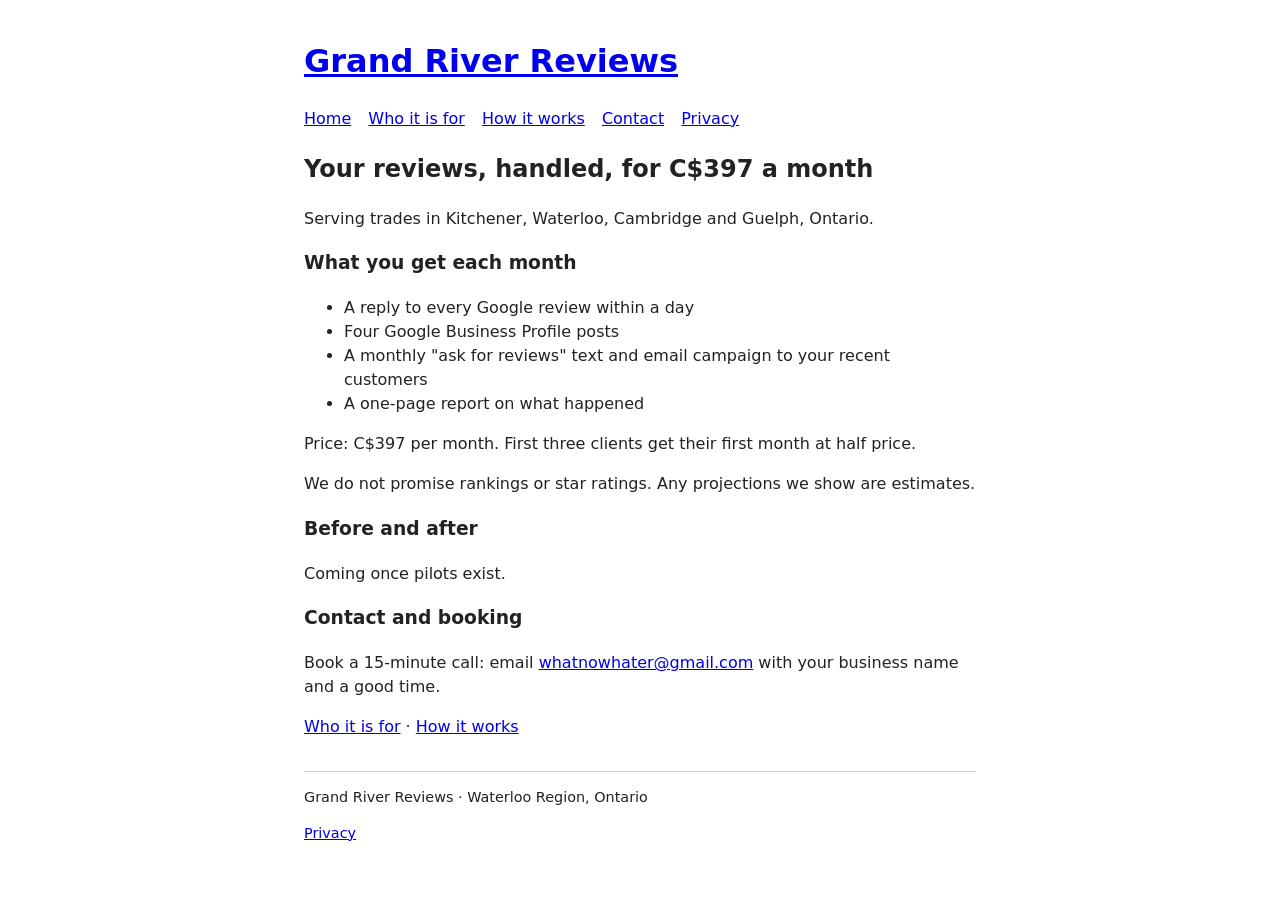
==== index.html @ 2976caf6 "Publish site (address pending)" ====
<!DOCTYPE html>
<html lang="en">
<head>
<meta charset="utf-8">
<meta name="viewport" content="width=device-width, initial-scale=1">
<title>Google review management for local trades | Grand River Reviews</title>
<link rel="stylesheet" href="style.css">
</head>
<body>
<header><h1><a href="index.html">Grand River Reviews</a></h1>
<nav><a href="index.html">Home</a> <a href="who-it-is-for.html">Who it is for</a> <a href="how-it-works.html">How it works</a> <a href="index.html#contact">Contact</a> <a href="privacy.html">Privacy</a></nav>
</header>
<main>
<h2>Your reviews, handled, for C$397 a month</h2>
<p>Serving trades in Kitchener, Waterloo, Cambridge and Guelph, Ontario.</p>
<h3>What you get each month</h3>
<ul>
<li>A reply to every Google review within a day</li>
<li>Four Google Business Profile posts</li>
<li>A monthly "ask for reviews" text and email campaign to your recent customers</li>
<li>A one-page report on what happened</li>
</ul>
<p>Price: C$397 per month. First three clients get their first month at half price.</p>
<p>We do not promise rankings or star ratings. Any projections we show are estimates.</p>
<h3 id="examples">Before and after</h3>
<p>Coming once pilots exist.</p>
<h3 id="contact">Contact and booking</h3>
<p>Book a 15-minute call: email <a href="mailto:whatnowhater@gmail.com">whatnowhater@gmail.com</a> with your business name and a good time.</p>
<p><a href="who-it-is-for.html">Who it is for</a> &middot; <a href="how-it-works.html">How it works</a></p>
</main>
<footer><p>Grand River Reviews &middot; Waterloo Region, Ontario</p><p><a href="privacy.html">Privacy</a></p></footer>
</body>
</html>
---- style.css ----
body{font-family:system-ui,sans-serif;max-width:42rem;margin:0 auto;padding:1rem;line-height:1.5;color:#222}
nav a{margin-right:.75rem}
footer{margin-top:2rem;border-top:1px solid #ccc;font-size:.9rem}
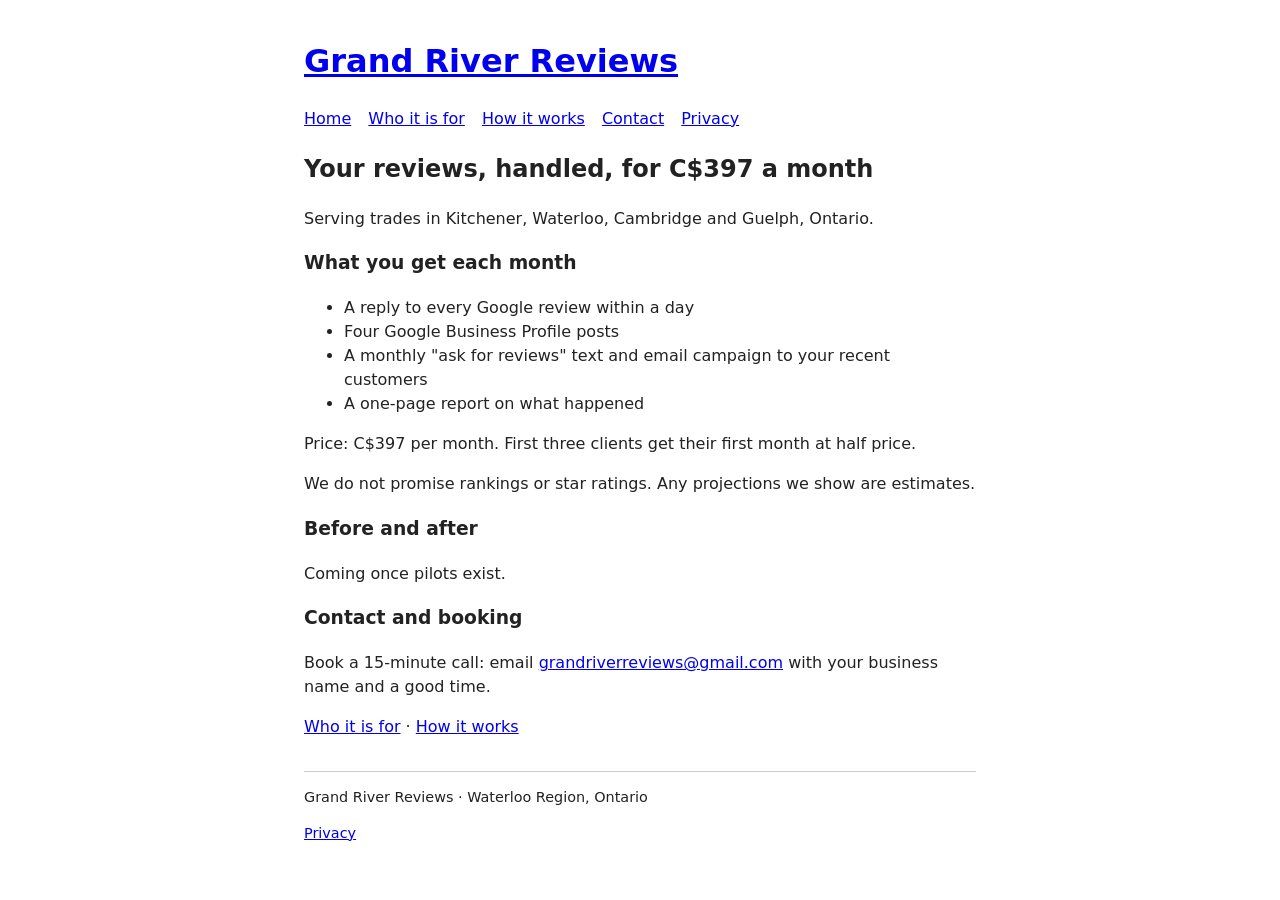
==== commit 064230e6: "Use grandriverreviews@gmail.com as site contact email Co-Authored-By: Claude Opus 5.5 <noreply@anthr" ====
--- a/index.html
+++ b/index.html
@@ -25,7 +25,7 @@
 <h3 id="examples">Before and after</h3>
 <p>Coming once pilots exist.</p>
 <h3 id="contact">Contact and booking</h3>
-<p>Book a 15-minute call: email <a href="mailto:whatnowhater@gmail.com">whatnowhater@gmail.com</a> with your business name and a good time.</p>
+<p>Book a 15-minute call: email <a href="mailto:grandriverreviews@gmail.com">grandriverreviews@gmail.com</a> with your business name and a good time.</p>
 <p><a href="who-it-is-for.html">Who it is for</a> &middot; <a href="how-it-works.html">How it works</a></p>
 </main>
 <footer><p>Grand River Reviews &middot; Waterloo Region, Ontario</p><p><a href="privacy.html">Privacy</a></p></footer>
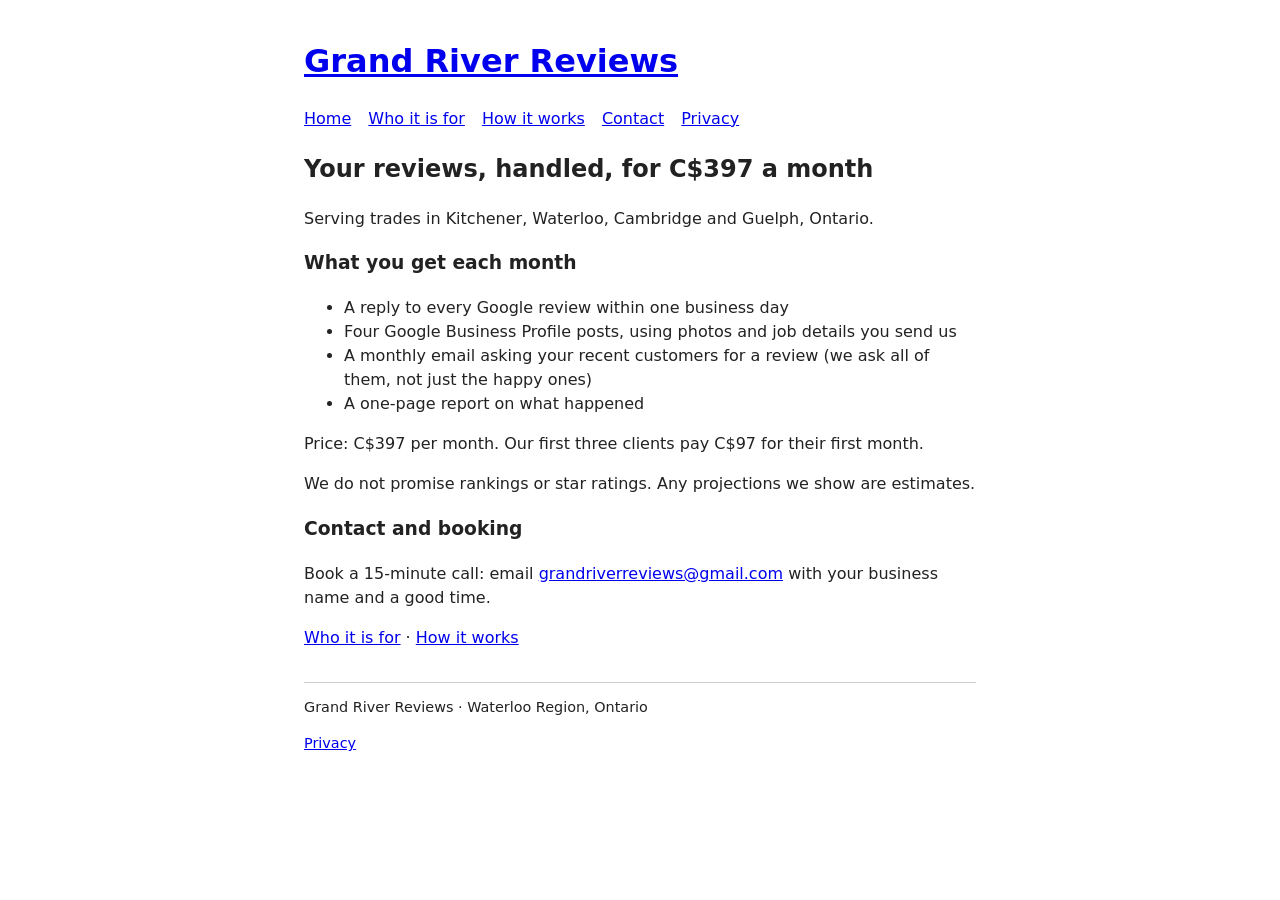
==== commit 9ae5884f: "Make site promises match what we can deliver Co-Authored-By: Claude Opus 5.5 <noreply@anthropic.com>" ====
--- a/index.html
+++ b/index.html
@@ -15,15 +15,13 @@
 <p>Serving trades in Kitchener, Waterloo, Cambridge and Guelph, Ontario.</p>
 <h3>What you get each month</h3>
 <ul>
-<li>A reply to every Google review within a day</li>
-<li>Four Google Business Profile posts</li>
-<li>A monthly "ask for reviews" text and email campaign to your recent customers</li>
+<li>A reply to every Google review within one business day</li>
+<li>Four Google Business Profile posts, using photos and job details you send us</li>
+<li>A monthly email asking your recent customers for a review (we ask all of them, not just the happy ones)</li>
 <li>A one-page report on what happened</li>
 </ul>
-<p>Price: C$397 per month. First three clients get their first month at half price.</p>
+<p>Price: C$397 per month. Our first three clients pay C$97 for their first month.</p>
 <p>We do not promise rankings or star ratings. Any projections we show are estimates.</p>
-<h3 id="examples">Before and after</h3>
-<p>Coming once pilots exist.</p>
 <h3 id="contact">Contact and booking</h3>
 <p>Book a 15-minute call: email <a href="mailto:grandriverreviews@gmail.com">grandriverreviews@gmail.com</a> with your business name and a good time.</p>
 <p><a href="who-it-is-for.html">Who it is for</a> &middot; <a href="how-it-works.html">How it works</a></p>
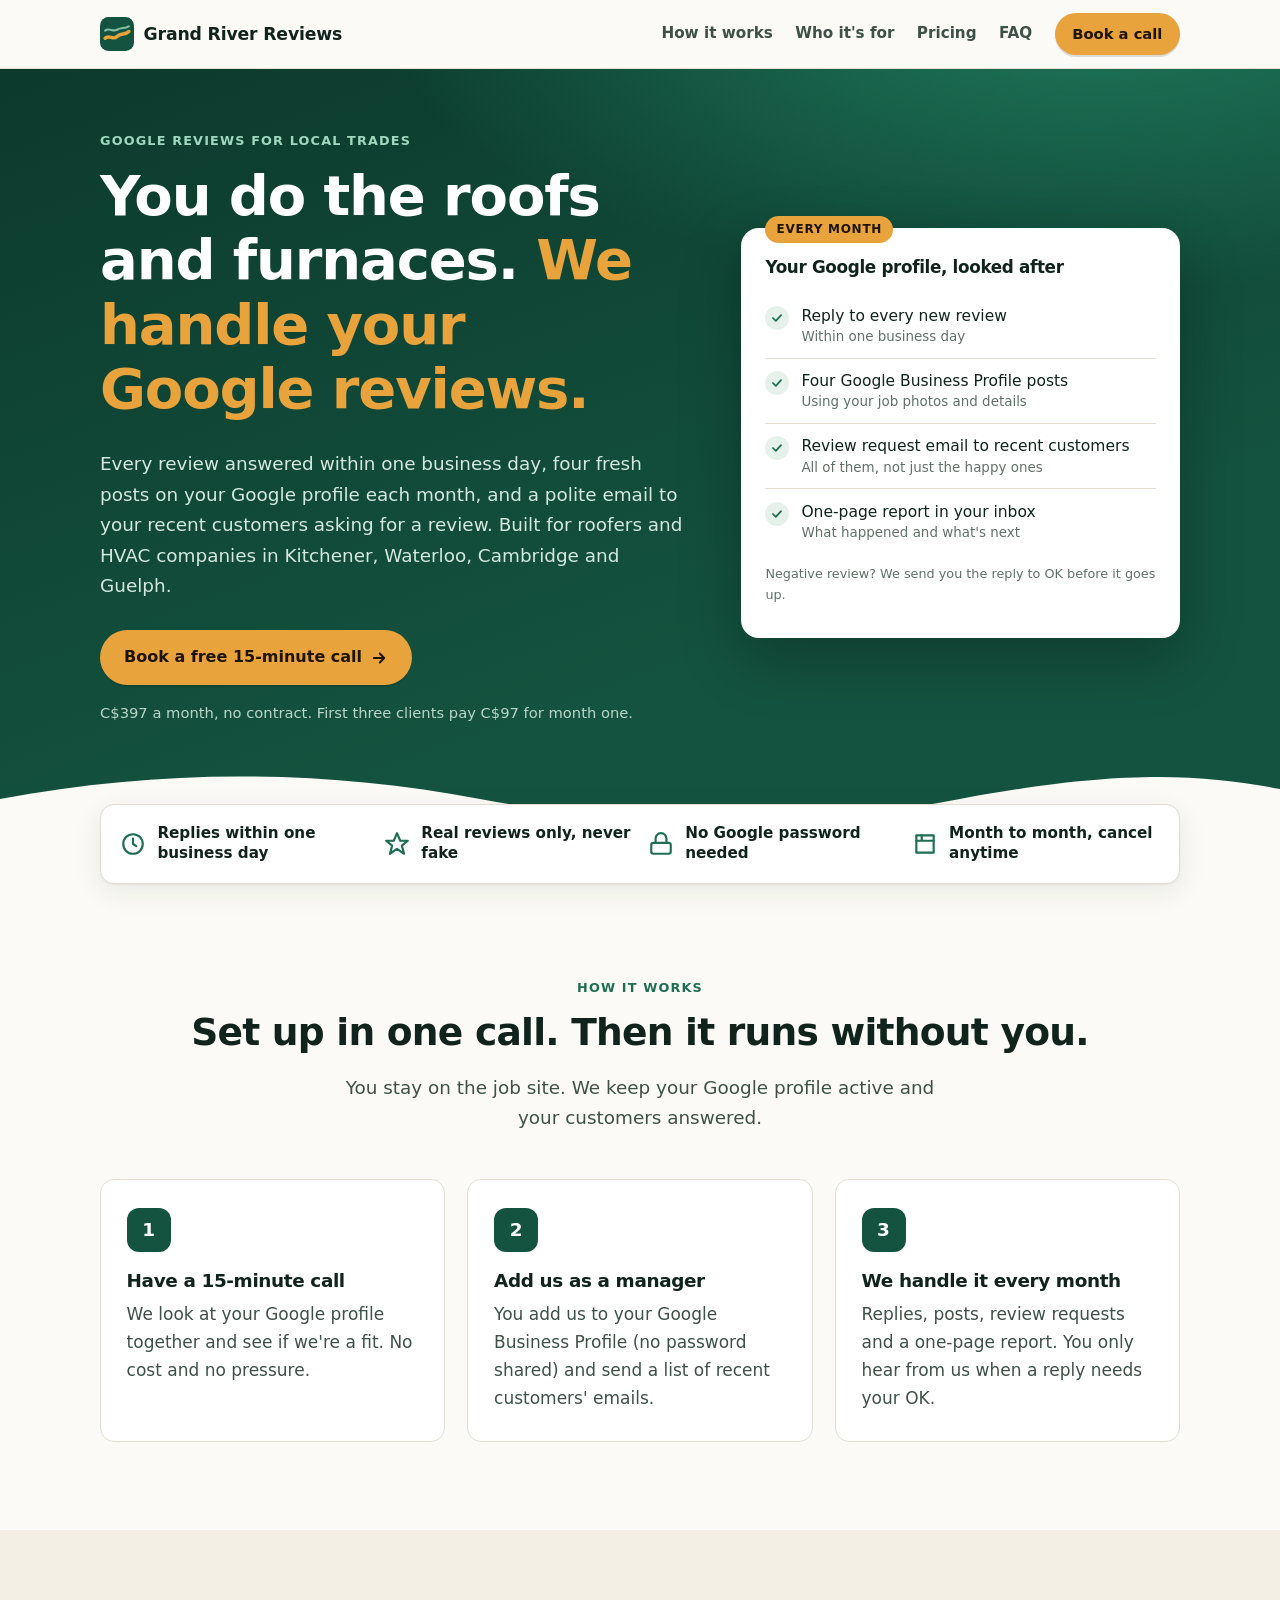
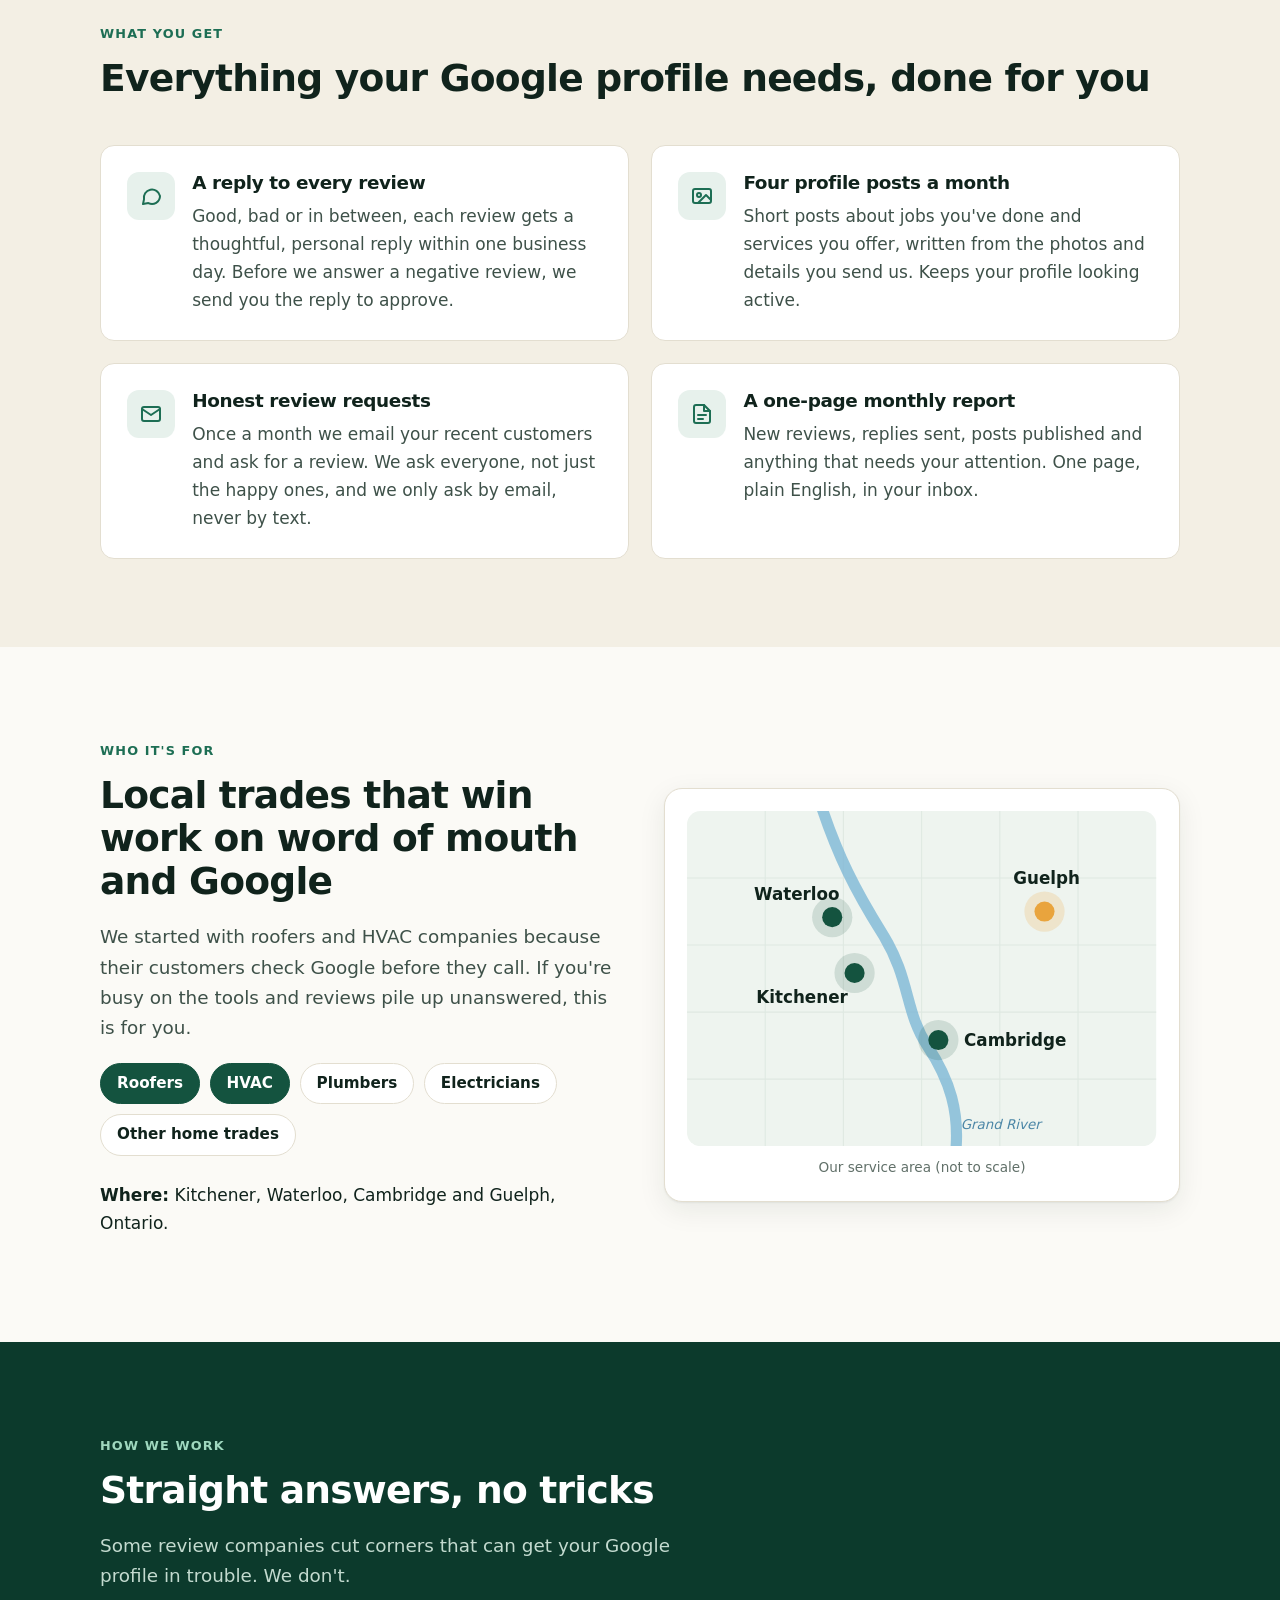
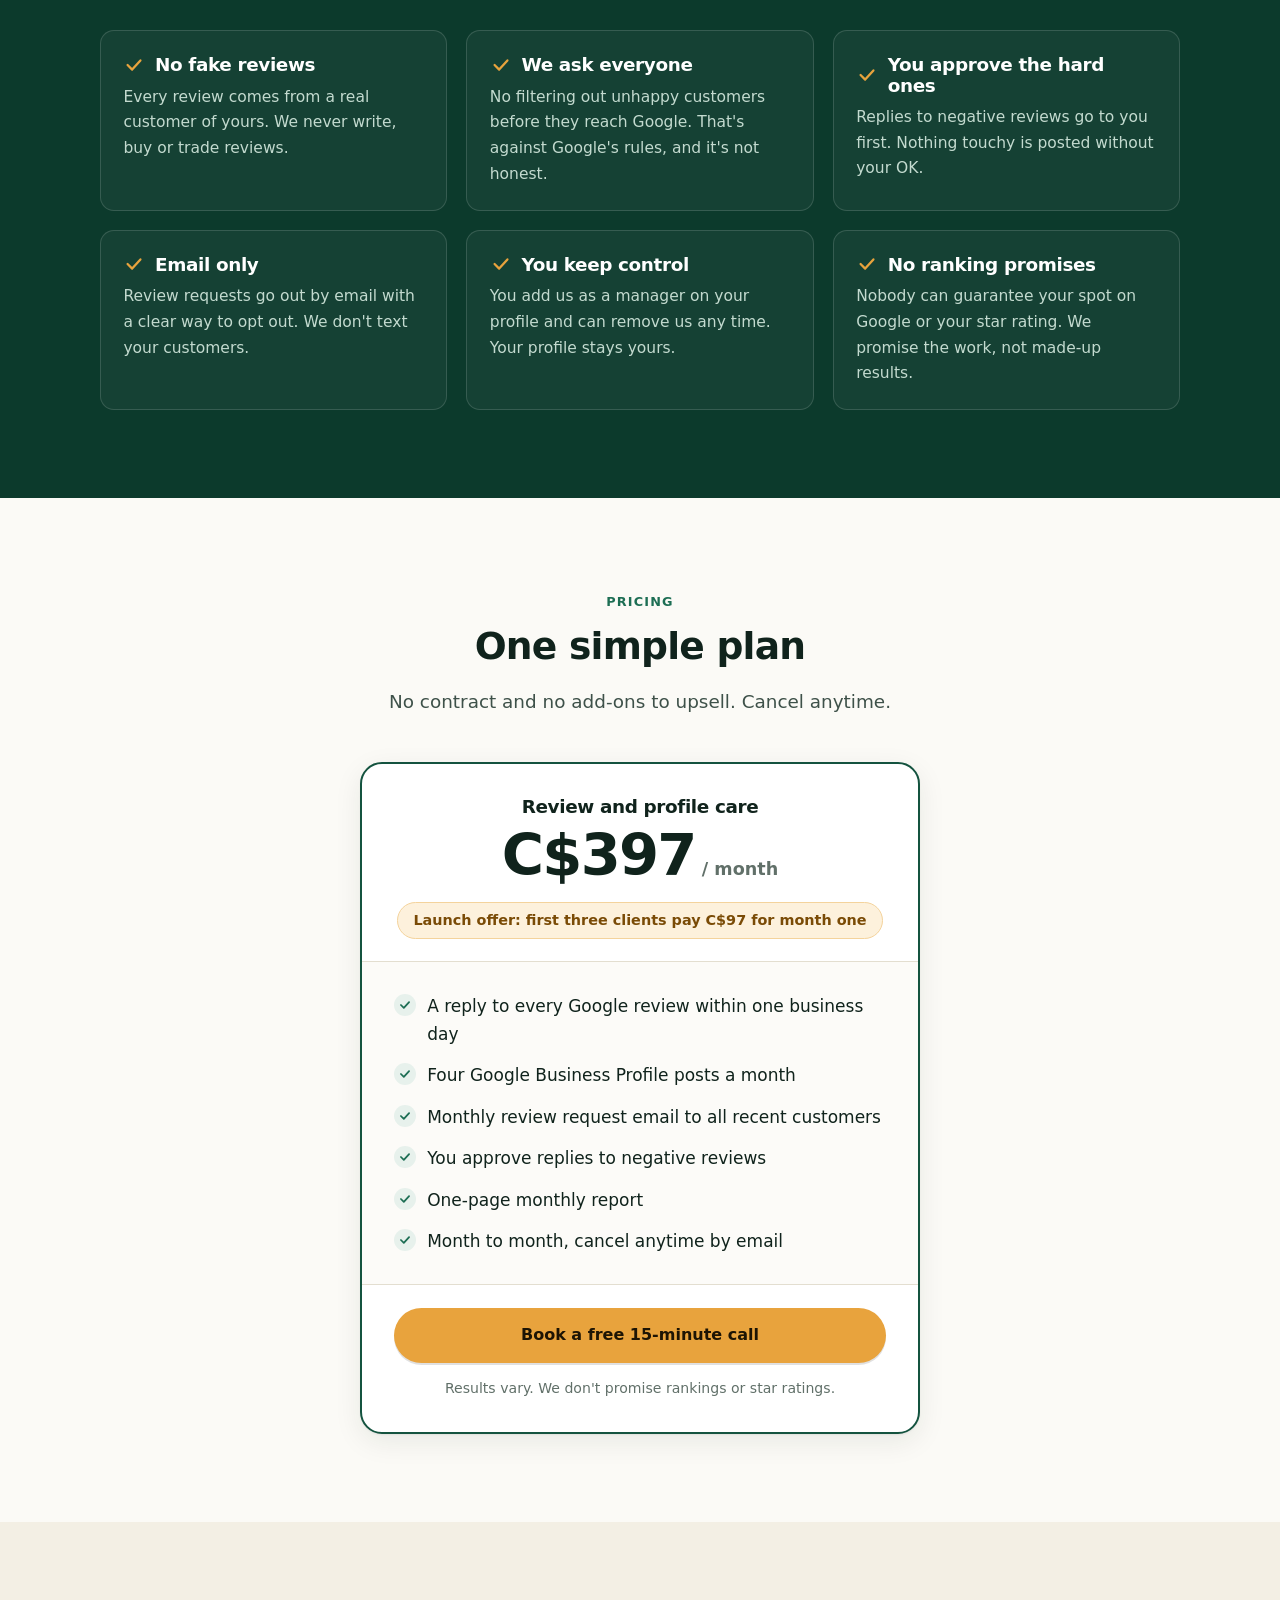
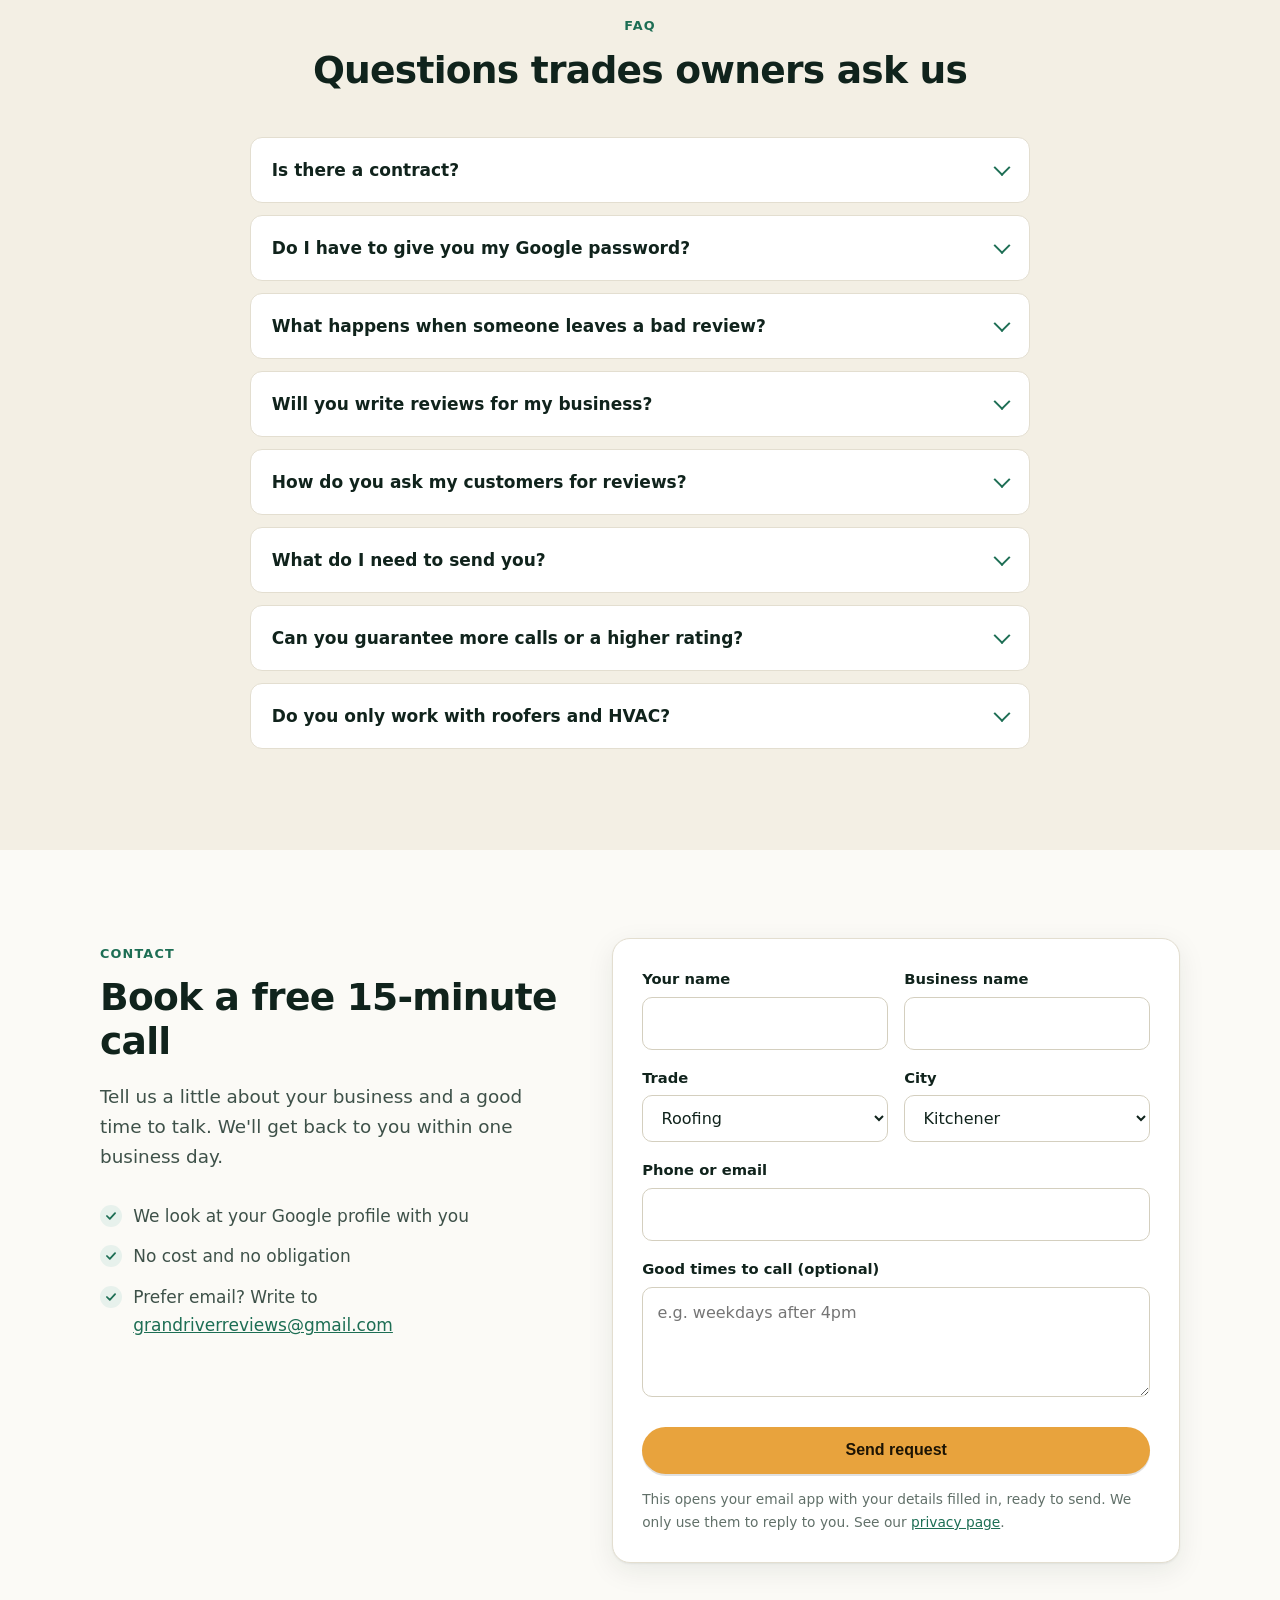
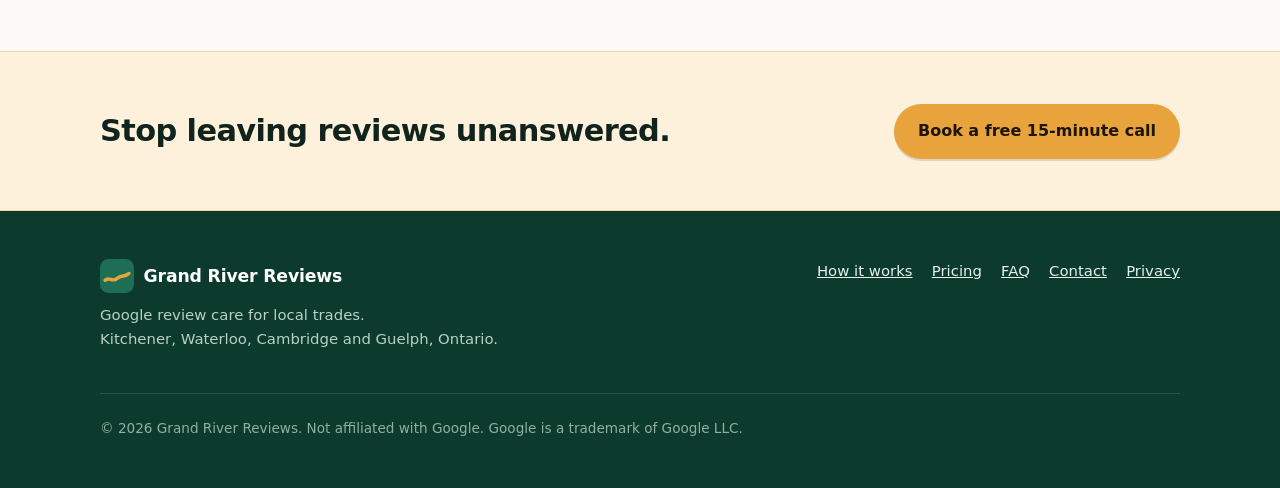
==== commit ae1da176: "Redesign site: professional one-page layout with hero, steps, pricing, FAQ and contact form Co-Autho" ====
--- a/index.html
+++ b/index.html
@@ -1,31 +1,276 @@
-<!DOCTYPE html>
-<html lang="en">
+<!doctype html>
+<html lang="en-CA">
 <head>
 <meta charset="utf-8">
 <meta name="viewport" content="width=device-width, initial-scale=1">
-<title>Google review management for local trades | Grand River Reviews</title>
+<title>Grand River Reviews | Google review management for roofers and HVAC in Waterloo Region and Guelph</title>
+<meta name="description" content="We reply to every Google review within one business day, post to your Google Business Profile four times a month, and email all your recent customers for a review. For roofers, HVAC and local trades in Kitchener, Waterloo, Cambridge and Guelph. C$397/month, no contract.">
+<link rel="canonical" href="https://grandriverreviews.ca/">
+<meta name="theme-color" content="#14533f">
+<meta property="og:type" content="website">
+<meta property="og:locale" content="en_CA">
+<meta property="og:site_name" content="Grand River Reviews">
+<meta property="og:url" content="https://grandriverreviews.ca/">
+<meta property="og:title" content="Grand River Reviews: your Google reviews, handled">
+<meta property="og:description" content="Review replies within one business day, four profile posts a month and honest review requests for local trades in Kitchener, Waterloo, Cambridge and Guelph.">
+<link rel="icon" href="data:image/svg+xml,%3Csvg xmlns='http://www.w3.org/2000/svg' viewBox='0 0 40 40'%3E%3Crect width='40' height='40' rx='10' fill='%2314533f'/%3E%3Cpath d='M6 25c5-5 9 3 14-2s9-1 14-6' fill='none' stroke='%23e8a33d' stroke-width='4' stroke-linecap='round'/%3E%3C/svg%3E">
 <link rel="stylesheet" href="style.css">
 </head>
 <body>
-<header><h1><a href="index.html">Grand River Reviews</a></h1>
-<nav><a href="index.html">Home</a> <a href="who-it-is-for.html">Who it is for</a> <a href="how-it-works.html">How it works</a> <a href="index.html#contact">Contact</a> <a href="privacy.html">Privacy</a></nav>
+<a class="skip" href="#main">Skip to content</a>
+
+<header class="site-header">
+  <div class="wrap">
+    <a class="brand" href="./" aria-label="Grand River Reviews home">
+      <svg viewBox="0 0 40 40" aria-hidden="true"><rect width="40" height="40" rx="10" fill="#14533f"/><path d="M6 25c5-5 9 3 14-2s9-1 14-6" fill="none" stroke="#e8a33d" stroke-width="4" stroke-linecap="round"/><path d="M6 16c5-4 9 2 14-1s9-1 14-4" fill="none" stroke="#9fd8bf" stroke-width="2.5" stroke-linecap="round" opacity=".8"/></svg>
+      Grand River Reviews
+    </a>
+    <nav class="nav" aria-label="Main">
+      <a href="#how">How it works</a>
+      <a href="#who">Who it's for</a>
+      <a href="#pricing">Pricing</a>
+      <a href="#faq">FAQ</a>
+      <a class="btn btn-sm" href="#contact">Book a call</a>
+    </nav>
+  </div>
 </header>
-<main>
-<h2>Your reviews, handled, for C$397 a month</h2>
-<p>Serving trades in Kitchener, Waterloo, Cambridge and Guelph, Ontario.</p>
-<h3>What you get each month</h3>
-<ul>
-<li>A reply to every Google review within one business day</li>
-<li>Four Google Business Profile posts, using photos and job details you send us</li>
-<li>A monthly email asking your recent customers for a review (we ask all of them, not just the happy ones)</li>
-<li>A one-page report on what happened</li>
-</ul>
-<p>Price: C$397 per month. Our first three clients pay C$97 for their first month.</p>
-<p>We do not promise rankings or star ratings. Any projections we show are estimates.</p>
-<h3 id="contact">Contact and booking</h3>
-<p>Book a 15-minute call: email <a href="mailto:grandriverreviews@gmail.com">grandriverreviews@gmail.com</a> with your business name and a good time.</p>
-<p><a href="who-it-is-for.html">Who it is for</a> &middot; <a href="how-it-works.html">How it works</a></p>
+
+<main id="main">
+
+<section class="hero" aria-labelledby="hero-title">
+  <div class="wrap">
+    <div>
+      <span class="eyebrow">Google reviews for local trades</span>
+      <h1 id="hero-title">You do the roofs and furnaces. <span>We handle your Google reviews.</span></h1>
+      <p class="lead">Every review answered within one business day, four fresh posts on your Google profile each month, and a polite email to your recent customers asking for a review. Built for roofers and HVAC companies in Kitchener, Waterloo, Cambridge and Guelph.</p>
+      <div class="hero-actions">
+        <a class="btn" href="#contact">Book a free 15-minute call
+          <svg width="18" height="18" viewBox="0 0 24 24" fill="none" stroke="currentColor" stroke-width="2.5" stroke-linecap="round" stroke-linejoin="round" aria-hidden="true"><path d="M5 12h14M13 6l6 6-6 6"/></svg></a>
+      </div>
+      <p class="hero-note">C$397 a month, no contract. First three clients pay C$97 for month one.</p>
+    </div>
+
+    <div class="month-card" aria-label="What we do for you each month">
+      <span class="tag">Every month</span>
+      <h3>Your Google profile, looked after</h3>
+      <ul>
+        <li><span class="tick"><svg viewBox="0 0 24 24" fill="none" stroke="currentColor" stroke-width="3" stroke-linecap="round" stroke-linejoin="round" aria-hidden="true"><path d="M5 12l5 5 9-10"/></svg></span><span>Reply to every new review<small>Within one business day</small></span></li>
+        <li><span class="tick"><svg viewBox="0 0 24 24" fill="none" stroke="currentColor" stroke-width="3" stroke-linecap="round" stroke-linejoin="round" aria-hidden="true"><path d="M5 12l5 5 9-10"/></svg></span><span>Four Google Business Profile posts<small>Using your job photos and details</small></span></li>
+        <li><span class="tick"><svg viewBox="0 0 24 24" fill="none" stroke="currentColor" stroke-width="3" stroke-linecap="round" stroke-linejoin="round" aria-hidden="true"><path d="M5 12l5 5 9-10"/></svg></span><span>Review request email to recent customers<small>All of them, not just the happy ones</small></span></li>
+        <li><span class="tick"><svg viewBox="0 0 24 24" fill="none" stroke="currentColor" stroke-width="3" stroke-linecap="round" stroke-linejoin="round" aria-hidden="true"><path d="M5 12l5 5 9-10"/></svg></span><span>One-page report in your inbox<small>What happened and what's next</small></span></li>
+      </ul>
+      <p class="foot">Negative review? We send you the reply to OK before it goes up.</p>
+    </div>
+  </div>
+  <svg class="hero-waves" viewBox="0 0 1440 70" preserveAspectRatio="none" aria-hidden="true"><path fill="currentColor" d="M0 40c180-30 360-30 540 0s360 30 540 0 270-25 360-10v40H0z"/></svg>
+</section>
+
+<div class="facts">
+  <div class="wrap">
+    <ul>
+      <li><svg viewBox="0 0 24 24" fill="none" stroke="currentColor" stroke-width="2" stroke-linecap="round" stroke-linejoin="round" aria-hidden="true"><circle cx="12" cy="12" r="9"/><path d="M12 7v5l3 2"/></svg>Replies within one business day</li>
+      <li><svg viewBox="0 0 24 24" fill="none" stroke="currentColor" stroke-width="2" stroke-linecap="round" stroke-linejoin="round" aria-hidden="true"><path d="M12 2l3 7h7l-5.5 4.5 2 7.5L12 16.5 5.5 21l2-7.5L2 9h7z"/></svg>Real reviews only, never fake</li>
+      <li><svg viewBox="0 0 24 24" fill="none" stroke="currentColor" stroke-width="2" stroke-linecap="round" stroke-linejoin="round" aria-hidden="true"><rect x="3" y="11" width="18" height="10" rx="2"/><path d="M7 11V7a5 5 0 0 1 10 0v4"/></svg>No Google password needed</li>
+      <li><svg viewBox="0 0 24 24" fill="none" stroke="currentColor" stroke-width="2" stroke-linecap="round" stroke-linejoin="round" aria-hidden="true"><path d="M4 4h16v16H4z"/><path d="M4 9h16M9 4v5"/></svg>Month to month, cancel anytime</li>
+    </ul>
+  </div>
+</div>
+
+<section id="how" aria-labelledby="how-title">
+  <div class="wrap">
+    <div class="section-head center">
+      <span class="eyebrow">How it works</span>
+      <h2 id="how-title">Set up in one call. Then it runs without you.</h2>
+      <p class="lead">You stay on the job site. We keep your Google profile active and your customers answered.</p>
+    </div>
+    <ol class="steps">
+      <li><h3>Have a 15-minute call</h3><p>We look at your Google profile together and see if we're a fit. No cost and no pressure.</p></li>
+      <li><h3>Add us as a manager</h3><p>You add us to your Google Business Profile (no password shared) and send a list of recent customers' emails.</p></li>
+      <li><h3>We handle it every month</h3><p>Replies, posts, review requests and a one-page report. You only hear from us when a reply needs your OK.</p></li>
+    </ol>
+  </div>
+</section>
+
+<section class="alt" aria-labelledby="get-title">
+  <div class="wrap">
+    <div class="section-head">
+      <span class="eyebrow">What you get</span>
+      <h2 id="get-title">Everything your Google profile needs, done for you</h2>
+    </div>
+    <div class="features">
+      <div class="feature"><span class="ic"><svg viewBox="0 0 24 24" fill="none" stroke="currentColor" stroke-width="2" stroke-linecap="round" stroke-linejoin="round" aria-hidden="true"><path d="M21 12a8 8 0 0 1-11.6 7.1L4 20l1-4.6A8 8 0 1 1 21 12z"/></svg></span>
+        <div><h3>A reply to every review</h3><p>Good, bad or in between, each review gets a thoughtful, personal reply within one business day. Before we answer a negative review, we send you the reply to approve.</p></div></div>
+      <div class="feature"><span class="ic"><svg viewBox="0 0 24 24" fill="none" stroke="currentColor" stroke-width="2" stroke-linecap="round" stroke-linejoin="round" aria-hidden="true"><rect x="3" y="5" width="18" height="14" rx="2"/><circle cx="9" cy="11" r="2"/><path d="M21 16l-5-5-8 8"/></svg></span>
+        <div><h3>Four profile posts a month</h3><p>Short posts about jobs you've done and services you offer, written from the photos and details you send us. Keeps your profile looking active.</p></div></div>
+      <div class="feature"><span class="ic"><svg viewBox="0 0 24 24" fill="none" stroke="currentColor" stroke-width="2" stroke-linecap="round" stroke-linejoin="round" aria-hidden="true"><rect x="3" y="5" width="18" height="14" rx="2"/><path d="M3 7l9 6 9-6"/></svg></span>
+        <div><h3>Honest review requests</h3><p>Once a month we email your recent customers and ask for a review. We ask everyone, not just the happy ones, and we only ask by email, never by text.</p></div></div>
+      <div class="feature"><span class="ic"><svg viewBox="0 0 24 24" fill="none" stroke="currentColor" stroke-width="2" stroke-linecap="round" stroke-linejoin="round" aria-hidden="true"><path d="M14 3H6a2 2 0 0 0-2 2v14a2 2 0 0 0 2 2h12a2 2 0 0 0 2-2V9z"/><path d="M14 3v6h6M8 13h8M8 17h5"/></svg></span>
+        <div><h3>A one-page monthly report</h3><p>New reviews, replies sent, posts published and anything that needs your attention. One page, plain English, in your inbox.</p></div></div>
+    </div>
+  </div>
+</section>
+
+<section id="who" aria-labelledby="who-title">
+  <div class="wrap who">
+    <div>
+      <span class="eyebrow">Who it's for</span>
+      <h2 id="who-title">Local trades that win work on word of mouth and Google</h2>
+      <p class="lead">We started with roofers and HVAC companies because their customers check Google before they call. If you're busy on the tools and reviews pile up unanswered, this is for you.</p>
+      <ul class="chips" aria-label="Trades we work with">
+        <li class="on">Roofers</li><li class="on">HVAC</li><li>Plumbers</li><li>Electricians</li><li>Other home trades</li>
+      </ul>
+      <p><strong>Where:</strong> Kitchener, Waterloo, Cambridge and Guelph, Ontario.</p>
+    </div>
+    <figure class="map-card" style="margin:0">
+      <svg viewBox="0 0 420 300" role="img" aria-labelledby="map-t">
+        <title id="map-t">Service area: Waterloo, Kitchener, Cambridge and Guelph along the Grand River</title>
+        <rect width="420" height="300" rx="12" fill="#eef4ef"/>
+        <g stroke="#dfe9e2" stroke-width="1">
+          <path d="M0 60h420M0 120h420M0 180h420M0 240h420M70 0v300M140 0v300M210 0v300M280 0v300M350 0v300"/>
+        </g>
+        <path d="M120 -5C135 40 150 70 175 110s20 70 40 100 30 60 25 100" fill="none" stroke="#7fb8d6" stroke-width="10" stroke-linecap="round" opacity=".8"/>
+        <text x="245" y="285" font-size="12" fill="#4b86a6" font-style="italic" font-family="system-ui,sans-serif">Grand River</text>
+        <g font-family="system-ui,sans-serif" font-weight="700" font-size="15" fill="#10231c">
+          <circle cx="130" cy="95" r="9" fill="#14533f"/><circle cx="130" cy="95" r="18" fill="#14533f" opacity=".15"/><text x="60" y="80">Waterloo</text>
+          <circle cx="150" cy="145" r="9" fill="#14533f"/><circle cx="150" cy="145" r="18" fill="#14533f" opacity=".15"/><text x="62" y="172">Kitchener</text>
+          <circle cx="225" cy="205" r="9" fill="#14533f"/><circle cx="225" cy="205" r="18" fill="#14533f" opacity=".15"/><text x="248" y="210">Cambridge</text>
+          <circle cx="320" cy="90" r="9" fill="#e8a33d"/><circle cx="320" cy="90" r="18" fill="#e8a33d" opacity=".2"/><text x="292" y="65">Guelph</text>
+        </g>
+      </svg>
+      <figcaption>Our service area (not to scale)</figcaption>
+    </figure>
+  </div>
+</section>
+
+<section class="promises" aria-labelledby="prom-title">
+  <div class="wrap">
+    <span class="eyebrow">How we work</span>
+    <h2 id="prom-title">Straight answers, no tricks</h2>
+    <p class="lead" style="color:#c3dacf">Some review companies cut corners that can get your Google profile in trouble. We don't.</p>
+    <div class="promise-grid">
+      <div class="promise"><h3><svg viewBox="0 0 24 24" fill="none" stroke="currentColor" stroke-width="2.5" stroke-linecap="round" stroke-linejoin="round" aria-hidden="true"><path d="M5 12l5 5 9-10"/></svg>No fake reviews</h3><p>Every review comes from a real customer of yours. We never write, buy or trade reviews.</p></div>
+      <div class="promise"><h3><svg viewBox="0 0 24 24" fill="none" stroke="currentColor" stroke-width="2.5" stroke-linecap="round" stroke-linejoin="round" aria-hidden="true"><path d="M5 12l5 5 9-10"/></svg>We ask everyone</h3><p>No filtering out unhappy customers before they reach Google. That's against Google's rules, and it's not honest.</p></div>
+      <div class="promise"><h3><svg viewBox="0 0 24 24" fill="none" stroke="currentColor" stroke-width="2.5" stroke-linecap="round" stroke-linejoin="round" aria-hidden="true"><path d="M5 12l5 5 9-10"/></svg>You approve the hard ones</h3><p>Replies to negative reviews go to you first. Nothing touchy is posted without your OK.</p></div>
+      <div class="promise"><h3><svg viewBox="0 0 24 24" fill="none" stroke="currentColor" stroke-width="2.5" stroke-linecap="round" stroke-linejoin="round" aria-hidden="true"><path d="M5 12l5 5 9-10"/></svg>Email only</h3><p>Review requests go out by email with a clear way to opt out. We don't text your customers.</p></div>
+      <div class="promise"><h3><svg viewBox="0 0 24 24" fill="none" stroke="currentColor" stroke-width="2.5" stroke-linecap="round" stroke-linejoin="round" aria-hidden="true"><path d="M5 12l5 5 9-10"/></svg>You keep control</h3><p>You add us as a manager on your profile and can remove us any time. Your profile stays yours.</p></div>
+      <div class="promise"><h3><svg viewBox="0 0 24 24" fill="none" stroke="currentColor" stroke-width="2.5" stroke-linecap="round" stroke-linejoin="round" aria-hidden="true"><path d="M5 12l5 5 9-10"/></svg>No ranking promises</h3><p>Nobody can guarantee your spot on Google or your star rating. We promise the work, not made-up results.</p></div>
+    </div>
+  </div>
+</section>
+
+<section id="pricing" aria-labelledby="price-title">
+  <div class="wrap">
+    <div class="section-head center">
+      <span class="eyebrow">Pricing</span>
+      <h2 id="price-title">One simple plan</h2>
+      <p class="lead">No contract and no add-ons to upsell. Cancel anytime.</p>
+    </div>
+    <div class="price-card">
+      <div class="price-top">
+        <h3 style="margin:0">Review and profile care</h3>
+        <p class="price">C$397<small> / month</small></p>
+        <span class="offer">Launch offer: first three clients pay C$97 for month one</span>
+      </div>
+      <ul class="price-list">
+        <li><span class="tick"><svg viewBox="0 0 24 24" fill="none" stroke="currentColor" stroke-width="3" stroke-linecap="round" stroke-linejoin="round" aria-hidden="true"><path d="M5 12l5 5 9-10"/></svg></span>A reply to every Google review within one business day</li>
+        <li><span class="tick"><svg viewBox="0 0 24 24" fill="none" stroke="currentColor" stroke-width="3" stroke-linecap="round" stroke-linejoin="round" aria-hidden="true"><path d="M5 12l5 5 9-10"/></svg></span>Four Google Business Profile posts a month</li>
+        <li><span class="tick"><svg viewBox="0 0 24 24" fill="none" stroke="currentColor" stroke-width="3" stroke-linecap="round" stroke-linejoin="round" aria-hidden="true"><path d="M5 12l5 5 9-10"/></svg></span>Monthly review request email to all recent customers</li>
+        <li><span class="tick"><svg viewBox="0 0 24 24" fill="none" stroke="currentColor" stroke-width="3" stroke-linecap="round" stroke-linejoin="round" aria-hidden="true"><path d="M5 12l5 5 9-10"/></svg></span>You approve replies to negative reviews</li>
+        <li><span class="tick"><svg viewBox="0 0 24 24" fill="none" stroke="currentColor" stroke-width="3" stroke-linecap="round" stroke-linejoin="round" aria-hidden="true"><path d="M5 12l5 5 9-10"/></svg></span>One-page monthly report</li>
+        <li><span class="tick"><svg viewBox="0 0 24 24" fill="none" stroke="currentColor" stroke-width="3" stroke-linecap="round" stroke-linejoin="round" aria-hidden="true"><path d="M5 12l5 5 9-10"/></svg></span>Month to month, cancel anytime by email</li>
+      </ul>
+      <div class="price-cta">
+        <a class="btn" href="#contact">Book a free 15-minute call</a>
+        <p class="fine">Results vary. We don't promise rankings or star ratings.</p>
+      </div>
+    </div>
+  </div>
+</section>
+
+<section id="faq" class="alt" aria-labelledby="faq-title">
+  <div class="wrap">
+    <div class="section-head center">
+      <span class="eyebrow">FAQ</span>
+      <h2 id="faq-title">Questions trades owners ask us</h2>
+    </div>
+    <div class="faq">
+      <details><summary>Is there a contract?</summary><p>No. It's month to month. Cancel anytime by email and we stop at the end of your current paid month.</p></details>
+      <details><summary>Do I have to give you my Google password?</summary><p>No. You add us as a manager on your Google Business Profile, which takes about two minutes. You can remove us any time.</p></details>
+      <details><summary>What happens when someone leaves a bad review?</summary><p>We write a calm, professional reply and send it to you first. It only goes up once you've OK'd it. Positive and neutral reviews are answered directly, within one business day.</p></details>
+      <details><summary>Will you write reviews for my business?</summary><p>No, never. Fake reviews break Google's rules and can get a profile suspended. Every review you get comes from a real customer.</p></details>
+      <details><summary>How do you ask my customers for reviews?</summary><p>Once a month we send a short, friendly email to the recent customers on the list you give us. We ask all of them, and every email has a clear way to opt out. We don't send texts.</p></details>
+      <details><summary>What do I need to send you?</summary><p>A list of recent customers' names and emails each month, plus any job photos you're happy to share for posts. That's it.</p></details>
+      <details><summary>Can you guarantee more calls or a higher rating?</summary><p>No one honestly can. What we guarantee is the work: every review answered, four posts a month, and review requests going out. Results vary.</p></details>
+      <details><summary>Do you only work with roofers and HVAC?</summary><p>That's where we started, but we're happy to talk with any local trade in Kitchener, Waterloo, Cambridge or Guelph.</p></details>
+    </div>
+  </div>
+</section>
+
+<section id="contact" aria-labelledby="contact-title">
+  <div class="wrap contact">
+    <div class="contact-aside">
+      <span class="eyebrow">Contact</span>
+      <h2 id="contact-title">Book a free 15-minute call</h2>
+      <p class="lead">Tell us a little about your business and a good time to talk. We'll get back to you within one business day.</p>
+      <ul>
+        <li><span class="tick"><svg viewBox="0 0 24 24" fill="none" stroke="currentColor" stroke-width="3" stroke-linecap="round" stroke-linejoin="round" aria-hidden="true"><path d="M5 12l5 5 9-10"/></svg></span>We look at your Google profile with you</li>
+        <li><span class="tick"><svg viewBox="0 0 24 24" fill="none" stroke="currentColor" stroke-width="3" stroke-linecap="round" stroke-linejoin="round" aria-hidden="true"><path d="M5 12l5 5 9-10"/></svg></span>No cost and no obligation</li>
+        <li><span class="tick"><svg viewBox="0 0 24 24" fill="none" stroke="currentColor" stroke-width="3" stroke-linecap="round" stroke-linejoin="round" aria-hidden="true"><path d="M5 12l5 5 9-10"/></svg></span><span>Prefer email? Write to <a class="biz-email" href="mailto:grandriverreviews@gmail.com">grandriverreviews@gmail.com</a></span></li>
+      </ul>
+    </div>
+    <form class="card" id="book" action="mailto:grandriverreviews@gmail.com" method="post" enctype="text/plain">
+      <div class="row2">
+        <div class="field"><label for="f-name">Your name</label><input id="f-name" name="name" autocomplete="name" required></div>
+        <div class="field"><label for="f-biz">Business name</label><input id="f-biz" name="business" autocomplete="organization" required></div>
+      </div>
+      <div class="row2">
+        <div class="field"><label for="f-trade">Trade</label>
+          <select id="f-trade" name="trade"><option>Roofing</option><option>HVAC</option><option>Plumbing</option><option>Electrical</option><option>Other</option></select></div>
+        <div class="field"><label for="f-city">City</label>
+          <select id="f-city" name="city"><option>Kitchener</option><option>Waterloo</option><option>Cambridge</option><option>Guelph</option><option>Other</option></select></div>
+      </div>
+      <div class="field"><label for="f-phone">Phone or email</label><input id="f-phone" name="contact" autocomplete="tel" required></div>
+      <div class="field"><label for="f-msg">Good times to call (optional)</label><textarea id="f-msg" name="message" placeholder="e.g. weekdays after 4pm"></textarea></div>
+      <button class="btn" type="submit">Send request</button>
+      <p class="form-note">This opens your email app with your details filled in, ready to send. We only use them to reply to you. See our <a href="privacy.html">privacy page</a>.</p>
+    </form>
+  </div>
+</section>
+
+<div class="cta-band">
+  <div class="wrap">
+    <h2>Stop leaving reviews unanswered.</h2>
+    <a class="btn" href="#contact">Book a free 15-minute call</a>
+  </div>
+</div>
+
 </main>
-<footer><p>Grand River Reviews &middot; Waterloo Region, Ontario</p><p><a href="privacy.html">Privacy</a></p></footer>
+
+<footer class="site-footer">
+  <div class="wrap">
+    <div>
+      <a class="brand" href="./"><svg viewBox="0 0 40 40" aria-hidden="true" width="30" height="30"><rect width="40" height="40" rx="10" fill="#1d6e54"/><path d="M6 25c5-5 9 3 14-2s9-1 14-6" fill="none" stroke="#e8a33d" stroke-width="4" stroke-linecap="round"/></svg>Grand River Reviews</a>
+      <p style="margin:0">Google review care for local trades.<br>Kitchener, Waterloo, Cambridge and Guelph, Ontario.</p>
+    </div>
+    <nav aria-label="Footer">
+      <a href="#how">How it works</a><a href="#pricing">Pricing</a><a href="#faq">FAQ</a><a href="#contact">Contact</a><a href="privacy.html">Privacy</a>
+    </nav>
+    <p class="legal">&copy; 2026 Grand River Reviews. Not affiliated with Google. Google is a trademark of Google LLC.</p>
+  </div>
+</footer>
+
+<script>
+(function(){
+  var f=document.getElementById('book');if(!f)return;
+  f.addEventListener('submit',function(e){
+    e.preventDefault();
+    var v=function(id){return (document.getElementById(id).value||'').trim();};
+    var to=f.getAttribute('action').replace('mailto:','');
+    var subject='Call request: '+v('f-biz');
+    var body='Name: '+v('f-name')+'\nBusiness: '+v('f-biz')+'\nTrade: '+v('f-trade')+'\nCity: '+v('f-city')+'\nPhone or email: '+v('f-phone')+'\nGood times to call: '+v('f-msg');
+    window.location.href='mailto:'+to+'?subject='+encodeURIComponent(subject)+'&body='+encodeURIComponent(body);
+  });
+})();
+</script>
 </body>
 </html>
--- a/style.css
+++ b/style.css
@@ -1,3 +1,169 @@
-body{font-family:system-ui,sans-serif;max-width:42rem;margin:0 auto;padding:1rem;line-height:1.5;color:#222}
-nav a{margin-right:.75rem}
-footer{margin-top:2rem;border-top:1px solid #ccc;font-size:.9rem}
+:root{
+  --ink:#10231c;--ink-2:#3e5149;--muted:#617069;
+  --bg:#fbfaf6;--paper:#ffffff;--sand:#f3efe4;--line:#e3ded0;
+  --river:#14533f;--river-2:#1d6e54;--river-deep:#0c3a2c;--mist:#e7f1ec;
+  --sun:#e8a33d;--sun-soft:#fdf1dc;
+  --radius:14px;--shadow:0 1px 2px rgba(16,35,28,.06),0 8px 28px rgba(16,35,28,.08);
+}
+*{box-sizing:border-box}
+html{-webkit-text-size-adjust:100%;scroll-behavior:smooth}
+body{margin:0;background:var(--bg);color:var(--ink);font:17px/1.65 ui-sans-serif,system-ui,-apple-system,"Segoe UI",Roboto,"Helvetica Neue",Arial,sans-serif}
+img,svg{display:block;max-width:100%}
+a{color:var(--river-2)}
+a:hover{color:var(--river)}
+h1,h2,h3{line-height:1.15;letter-spacing:-.02em;margin:0 0 .5em}
+h1{font-size:clamp(2.1rem,5.2vw,3.5rem);font-weight:800}
+h2{font-size:clamp(1.65rem,3.4vw,2.35rem);font-weight:800}
+h3{font-size:1.15rem;font-weight:700}
+p{margin:0 0 1em}
+.wrap{max-width:1120px;margin:0 auto;padding:0 20px}
+.skip{position:absolute;left:-999px}.skip:focus{left:12px;top:12px;background:#fff;padding:8px 12px;z-index:99;border-radius:6px}
+.eyebrow{display:inline-block;font-size:.8rem;font-weight:700;letter-spacing:.09em;text-transform:uppercase;color:var(--river-2);margin-bottom:.8rem}
+.lead{font-size:1.15rem;color:var(--ink-2);max-width:38rem}
+.center{text-align:center}.center .lead{margin-left:auto;margin-right:auto}
+
+/* Buttons */
+.btn{display:inline-flex;align-items:center;gap:.5rem;background:var(--sun);color:#1d1404;text-decoration:none;font-weight:700;padding:.9rem 1.5rem;border-radius:999px;border:0;font-size:1rem;cursor:pointer;box-shadow:0 2px 0 rgba(0,0,0,.12);transition:transform .15s,background .15s}
+.btn:hover{background:#f0b252;color:#1d1404;transform:translateY(-1px)}
+.btn:focus-visible,a:focus-visible,summary:focus-visible,input:focus-visible,textarea:focus-visible,select:focus-visible{outline:3px solid var(--sun);outline-offset:3px}
+.btn-ghost{background:transparent;color:inherit;box-shadow:inset 0 0 0 2px currentColor}
+.btn-ghost:hover{background:rgba(255,255,255,.1);color:inherit}
+.btn-sm{padding:.55rem 1.1rem;font-size:.92rem}
+
+/* Header */
+.site-header{position:sticky;top:0;z-index:20;background:rgba(251,250,246,.92);backdrop-filter:saturate(1.4) blur(8px);-webkit-backdrop-filter:saturate(1.4) blur(8px);border-bottom:1px solid var(--line)}
+.site-header .wrap{display:flex;align-items:center;justify-content:space-between;gap:1rem;height:68px}
+.brand{display:flex;align-items:center;gap:.6rem;color:var(--ink);text-decoration:none;font-weight:800;font-size:1.08rem;letter-spacing:-.01em}
+.brand svg{width:34px;height:34px;flex:none}
+.nav{display:flex;align-items:center;gap:1.4rem}
+.nav a:not(.btn){color:var(--ink-2);text-decoration:none;font-weight:600;font-size:.95rem}
+.nav a:not(.btn):hover{color:var(--river)}
+@media (max-width:820px){.nav a:not(.btn){display:none}}
+
+/* Hero */
+.hero{padding:0;background:radial-gradient(1200px 500px at 85% -10%,#1f7a5c 0,transparent 60%),linear-gradient(160deg,var(--river-deep),var(--river) 70%);color:#fff;position:relative;overflow:hidden}
+.hero .wrap{display:grid;grid-template-columns:1.15fr .85fr;gap:3rem;align-items:center;padding-top:3.5rem;padding-bottom:5.5rem}
+.hero .eyebrow{color:#9fd8bf}
+.hero h1 span{color:var(--sun)}
+.hero .lead{color:#d5e8df}
+.hero-actions{display:flex;flex-wrap:wrap;gap:.8rem;align-items:center;margin-top:1.8rem}
+.hero-note{font-size:.92rem;color:#b9d6c9;margin-top:1rem}
+.hero-waves{position:absolute;left:0;right:0;bottom:-1px;width:100%;height:70px;color:var(--bg)}
+.month-card{background:var(--paper);color:var(--ink);border-radius:18px;box-shadow:0 20px 60px rgba(0,0,0,.28);padding:1.5rem 1.5rem 1.2rem;position:relative}
+.month-card .tag{position:absolute;top:-12px;left:1.5rem;background:var(--sun);color:#1d1404;font-size:.75rem;font-weight:800;letter-spacing:.06em;text-transform:uppercase;padding:.25rem .7rem;border-radius:999px}
+.month-card h3{margin:.4rem 0 1rem;font-size:1.05rem}
+.month-card ul{list-style:none;padding:0;margin:0}
+.month-card li{display:flex;gap:.75rem;align-items:flex-start;padding:.7rem 0;border-top:1px solid var(--line);font-size:.97rem;line-height:1.45}
+.month-card li:first-child{border-top:0}
+.month-card small{display:block;color:var(--muted);font-size:.84rem}
+.tick{flex:none;width:24px;height:24px;border-radius:50%;background:var(--mist);color:var(--river-2);display:grid;place-items:center;margin-top:1px}
+.tick svg{width:14px;height:14px}
+.month-card .foot{font-size:.8rem;color:var(--muted);margin-top:.6rem}
+@media (max-width:900px){.hero .wrap{grid-template-columns:1fr;padding-top:2rem;padding-bottom:4.5rem;gap:2.2rem}}
+
+/* Fact strip */
+.facts{margin-top:-1.5rem;position:relative;z-index:2}
+.facts ul{list-style:none;margin:0;padding:1.2rem;background:var(--paper);border:1px solid var(--line);border-radius:var(--radius);box-shadow:var(--shadow);display:grid;grid-template-columns:repeat(4,1fr);gap:1rem}
+.facts li{display:flex;gap:.7rem;align-items:center;font-weight:600;font-size:.95rem;line-height:1.3}
+.facts li svg{flex:none;width:26px;height:26px;color:var(--river-2)}
+@media (max-width:900px){.facts ul{grid-template-columns:1fr 1fr}}
+@media (max-width:480px){.facts ul{grid-template-columns:1fr}}
+
+/* Sections */
+section{padding:5.5rem 0}
+.section-head{margin-bottom:2.8rem}
+@media (max-width:600px){section{padding:4rem 0}}
+.alt{background:var(--sand)}
+
+/* Steps */
+.steps{list-style:none;padding:0;margin:0;display:grid;grid-template-columns:repeat(3,1fr);gap:1.4rem;counter-reset:s}
+.steps li{background:var(--paper);border:1px solid var(--line);border-radius:var(--radius);padding:1.8rem 1.6rem;position:relative;counter-increment:s}
+.steps li::before{content:counter(s);display:grid;place-items:center;width:44px;height:44px;border-radius:12px;background:var(--river);color:#fff;font-weight:800;font-size:1.15rem;margin-bottom:1.1rem}
+.steps p{color:var(--ink-2);margin:0}
+@media (max-width:860px){.steps{grid-template-columns:1fr}}
+
+/* Features */
+.features{display:grid;grid-template-columns:repeat(2,1fr);gap:1.4rem}
+.feature{display:flex;gap:1.1rem;background:var(--paper);border:1px solid var(--line);border-radius:var(--radius);padding:1.6rem}
+.feature .ic{flex:none;width:48px;height:48px;border-radius:12px;background:var(--mist);color:var(--river-2);display:grid;place-items:center}
+.feature .ic svg{width:24px;height:24px}
+.feature p{color:var(--ink-2);margin:0}
+@media (max-width:760px){.features{grid-template-columns:1fr}}
+
+/* Who */
+.who{display:grid;grid-template-columns:1fr 1fr;gap:3rem;align-items:center}
+.chips{display:flex;flex-wrap:wrap;gap:.6rem;margin:1.2rem 0 1.6rem;padding:0;list-style:none}
+.chips li{background:var(--paper);border:1px solid var(--line);border-radius:999px;padding:.45rem 1rem;font-weight:600;font-size:.95rem}
+.chips li.on{background:var(--river);border-color:var(--river);color:#fff}
+.map-card{background:var(--paper);border:1px solid var(--line);border-radius:18px;padding:1.4rem;box-shadow:var(--shadow)}
+.map-card figcaption{font-size:.85rem;color:var(--muted);margin-top:.6rem;text-align:center}
+@media (max-width:860px){.who{grid-template-columns:1fr;gap:2rem}}
+
+/* Promises */
+.promises{background:var(--river-deep);color:#e6f1ec}
+.promises h2{color:#fff}
+.promises .eyebrow{color:#9fd8bf}
+.promise-grid{display:grid;grid-template-columns:repeat(3,1fr);gap:1.2rem;margin-top:2.4rem}
+.promise{border:1px solid rgba(255,255,255,.14);border-radius:var(--radius);padding:1.4rem;background:rgba(255,255,255,.04)}
+.promise h3{color:#fff;display:flex;gap:.6rem;align-items:center}
+.promise h3 svg{width:22px;height:22px;color:var(--sun);flex:none}
+.promise p{margin:0;color:#c3dacf;font-size:.97rem}
+@media (max-width:900px){.promise-grid{grid-template-columns:1fr 1fr}}
+@media (max-width:600px){.promise-grid{grid-template-columns:1fr}}
+
+/* Pricing */
+.price-card{max-width:560px;margin:0 auto;background:var(--paper);border:2px solid var(--river);border-radius:22px;box-shadow:var(--shadow);overflow:hidden}
+.price-top{padding:2rem 2rem 1.4rem;text-align:center}
+.price{font-size:3.6rem;font-weight:800;letter-spacing:-.03em;line-height:1;margin:.6rem 0 .2rem}
+.price small{font-size:1.1rem;font-weight:600;color:var(--muted);letter-spacing:0}
+.offer{display:inline-block;background:var(--sun-soft);color:#7a4b06;border:1px solid #f4d39c;border-radius:999px;padding:.35rem .95rem;font-weight:700;font-size:.9rem;margin-top:.9rem}
+.price-list{list-style:none;margin:0;padding:1.4rem 2rem;border-top:1px solid var(--line);background:#fcfbf8}
+.price-list li{display:flex;gap:.7rem;padding:.42rem 0;align-items:flex-start}
+.price-list .tick{width:22px;height:22px;margin-top:2px}
+.price-cta{padding:1.4rem 2rem 2rem;text-align:center;border-top:1px solid var(--line)}
+.price-cta .btn{width:100%;justify-content:center}
+.fine{font-size:.88rem;color:var(--muted);margin:.9rem 0 0}
+
+/* FAQ */
+.faq{max-width:780px;margin:0 auto}
+.faq details{background:var(--paper);border:1px solid var(--line);border-radius:12px;margin-bottom:.8rem}
+.faq summary{cursor:pointer;list-style:none;padding:1.1rem 3rem 1.1rem 1.3rem;font-weight:700;position:relative}
+.faq summary::-webkit-details-marker{display:none}
+.faq summary::after{content:"";position:absolute;right:1.3rem;top:50%;width:10px;height:10px;border-right:2.5px solid var(--river-2);border-bottom:2.5px solid var(--river-2);transform:translateY(-70%) rotate(45deg);transition:transform .2s}
+.faq details[open] summary::after{transform:translateY(-30%) rotate(-135deg)}
+.faq details p{padding:0 1.3rem 1.2rem;margin:0;color:var(--ink-2)}
+
+/* Contact */
+.contact{display:grid;grid-template-columns:.9fr 1.1fr;gap:3rem;align-items:start}
+.contact-aside ul{list-style:none;padding:0;margin:1.4rem 0 0}
+.contact-aside li{display:flex;gap:.7rem;padding:.4rem 0;color:var(--ink-2)}
+.contact-aside li .tick{width:22px;height:22px;margin-top:3px}
+form.card{background:var(--paper);border:1px solid var(--line);border-radius:18px;padding:1.8rem;box-shadow:var(--shadow)}
+.field{margin-bottom:1rem}
+.field label{display:block;font-weight:600;font-size:.92rem;margin-bottom:.35rem}
+.field input,.field textarea,.field select{width:100%;font:inherit;font-size:1rem;padding:.75rem .9rem;border:1.5px solid #d4cfbf;border-radius:10px;background:#fff;color:var(--ink)}
+.field textarea{min-height:110px;resize:vertical}
+.row2{display:grid;grid-template-columns:1fr 1fr;gap:1rem}
+form.card .btn{width:100%;justify-content:center;margin-top:.4rem}
+.form-note{font-size:.86rem;color:var(--muted);margin:.9rem 0 0}
+@media (max-width:860px){.contact{grid-template-columns:1fr;gap:2rem}}
+@media (max-width:480px){.row2{grid-template-columns:1fr;gap:0}}
+
+/* Final CTA + footer */
+.cta-band{background:var(--sun-soft);border-top:1px solid #f4d39c;border-bottom:1px solid #f4d39c;padding:3.2rem 0}
+.cta-band .wrap{display:flex;align-items:center;justify-content:space-between;gap:1.5rem;flex-wrap:wrap}
+.cta-band h2{margin:0;font-size:clamp(1.4rem,2.6vw,1.9rem)}
+.site-footer{background:var(--river-deep);color:#b9d0c6;padding:3rem 0 2.2rem;font-size:.93rem}
+.site-footer .wrap{display:flex;justify-content:space-between;gap:2rem;flex-wrap:wrap}
+.site-footer .brand{color:#fff;margin-bottom:.6rem}
+.site-footer a{color:#e6f1ec}
+.site-footer nav{display:flex;gap:1.2rem;flex-wrap:wrap}
+.site-footer .legal{width:100%;border-top:1px solid rgba(255,255,255,.12);padding-top:1.4rem;margin-top:.6rem;font-size:.85rem;color:#8fb0a2}
+
+/* Simple text page (privacy) */
+.page{max-width:760px;margin:0 auto;padding:4rem 20px 5rem}
+.page h1{font-size:clamp(2rem,4vw,2.6rem)}
+.page h2{font-size:1.3rem;margin-top:2rem}
+.page p,.page li{color:var(--ink-2)}
+
+@media (prefers-reduced-motion:reduce){html{scroll-behavior:auto}.btn{transition:none}}
